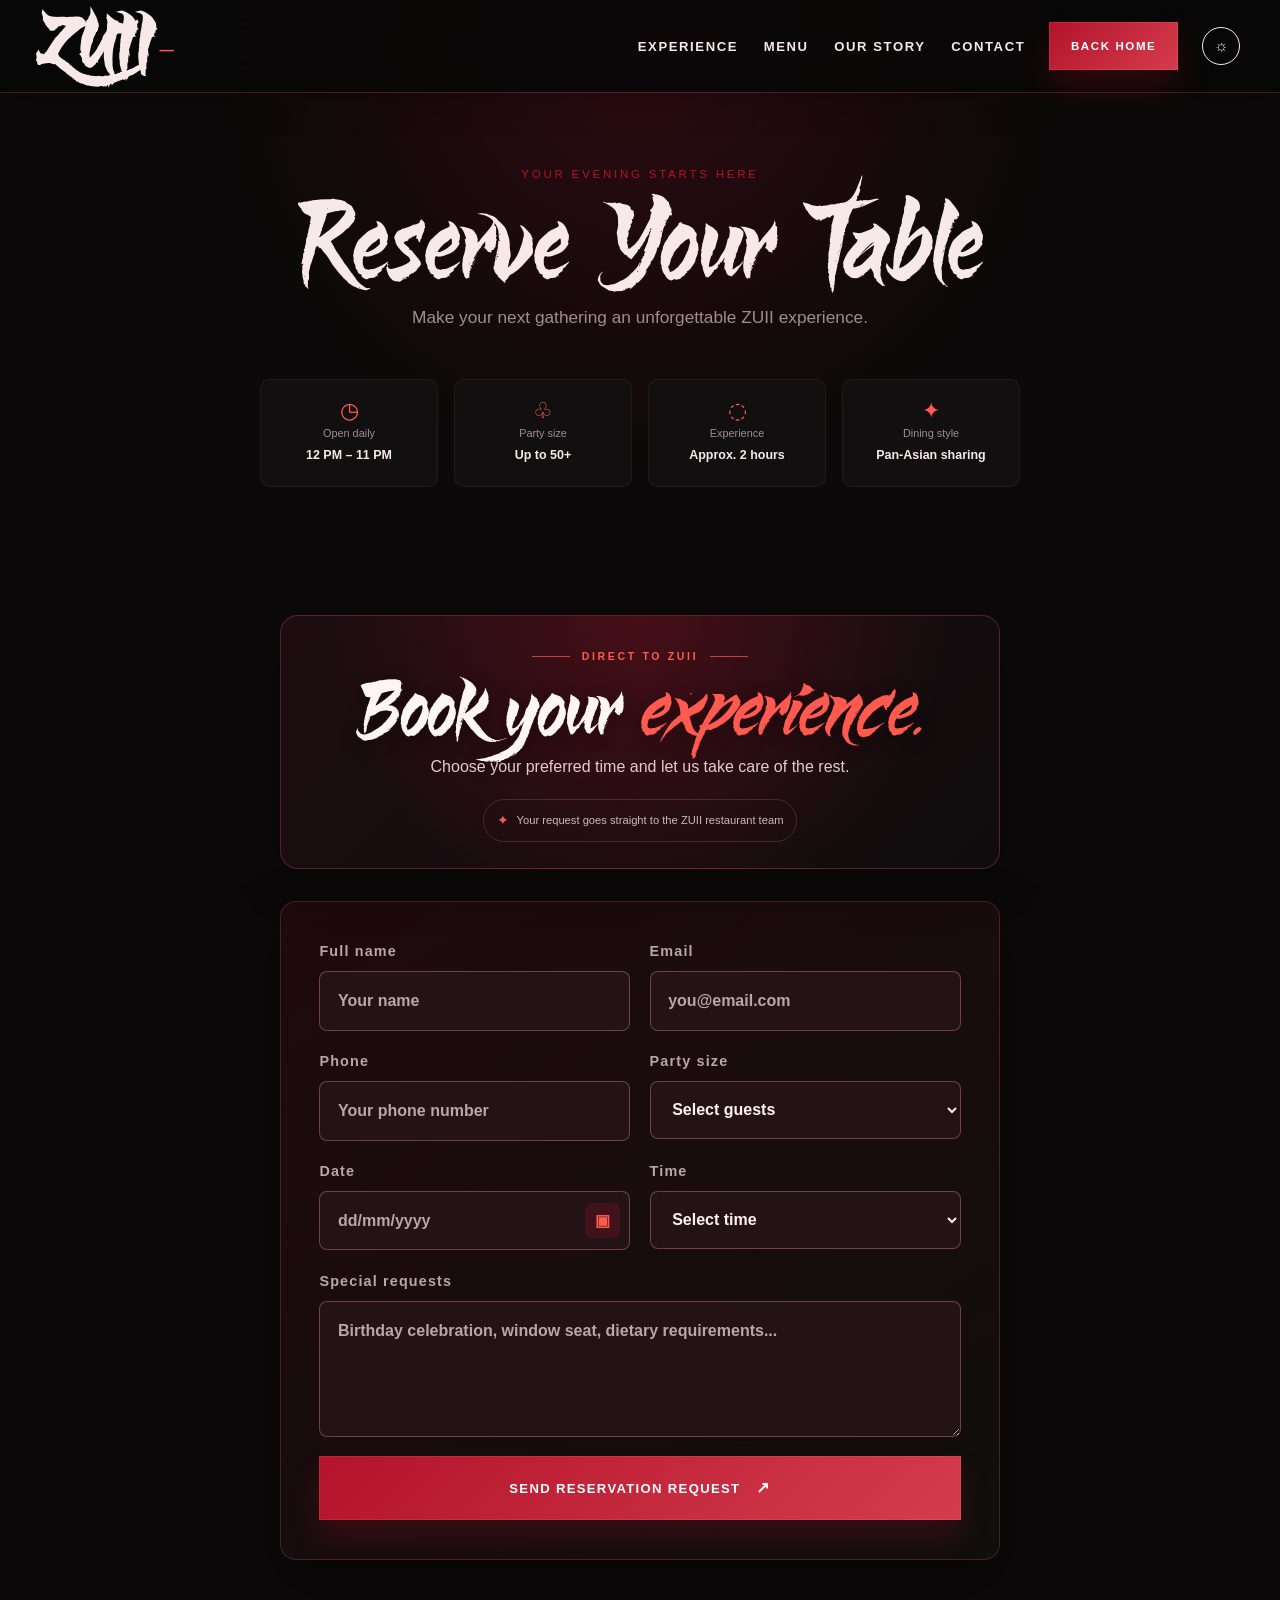
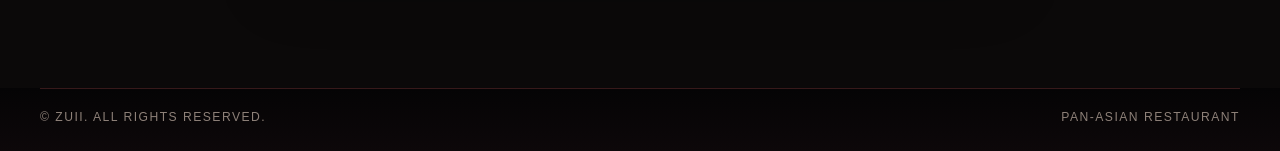
==== pages/reservations.html @ ab3c59bf "Initial commit" ====
<!doctype html>
<html lang="en">
<head>
  <meta charset="utf-8">
  <meta name="viewport" content="width=device-width, initial-scale=1">
  <title>ZUII — Reserve Your Table</title>
  <link rel="stylesheet" href="../styles/variables.css">
  <link rel="stylesheet" href="../styles/typography.css">
  <link rel="stylesheet" href="../styles/main.css">
</head>
<body class="reservation-page">
  <header class="site-header scrolled">
    <a class="brand" href="../index.html" aria-label="ZUII home">ZUII<span>—</span></a>
    <nav class="desktop-nav" aria-label="Primary navigation">
      <a href="../index.html#experience">Experience</a>
      <a href="../pages/menu.html">Menu</a>
      <a href="../index.html#story">Our Story</a>
      <a href="../index.html#contact">Contact</a>
    </nav>
    <a class="button button-small" href="../index.html">Back home</a>
    <button class="theme-toggle" type="button" aria-label="Switch to light theme" aria-pressed="false"><span aria-hidden="true">☼</span></button>
    <button class="menu-toggle" type="button" aria-label="Open menu" aria-expanded="false" aria-controls="mobile-menu"><span></span><span></span></button>
  </header>
  <div class="mobile-menu" id="mobile-menu" aria-hidden="true">
    <nav aria-label="Mobile navigation">
      <a href="../index.html#experience">Experience</a>
      <a href="menu.html">Menu</a>
      <a href="../index.html#story">Our Story</a>
      <a href="../index.html#contact">Contact</a>
      <a class="button" href="#reservation-form">Book now</a>
      <button class="theme-toggle mobile-theme-toggle" type="button" aria-label="Switch to light theme" aria-pressed="false"><span aria-hidden="true">☼</span> <span class="theme-toggle-label">Light theme</span></button>
    </nav>
  </div>

  <main class="reservation-main">
    <section class="reservation-hero">
      <div class="container">
        <span class="eyebrow">Your evening starts here</span>
        <h1>Reserve Your Table</h1>
        <p>Make your next gathering an unforgettable ZUII experience.</p>
        <div class="reservation-highlights" aria-label="Reservation information">
          <div><span aria-hidden="true">◷</span><small>Open daily</small><strong>12 PM – 11 PM</strong></div>
          <div><span aria-hidden="true">♧</span><small>Party size</small><strong>Up to 50+</strong></div>
          <div><span aria-hidden="true">◌</span><small>Experience</small><strong>Approx. 2 hours</strong></div>
          <div><span aria-hidden="true">✦</span><small>Dining style</small><strong>Pan-Asian sharing</strong></div>
        </div>
      </div>
    </section>

    <section class="reservation-form-section">
      <div class="container reservation-form-wrap">
        <div class="reservation-form-heading">
          <div class="reservation-form-kicker"><span class="reservation-form-line"></span><span>Direct to ZUII</span><span class="reservation-form-line"></span></div>
          <h2>Book your <em>experience.</em></h2>
          <p>Choose your preferred time and let us take care of the rest.</p>
          <div class="reservation-form-note"><span>✦</span> Your request goes straight to the ZUII restaurant team</div>
        </div>
        <form class="reservation-form" id="reservation-form">
          <label><span>Full name</span><input name="name" type="text" placeholder="Your name" autocomplete="name" required></label>
          <label><span>Email</span><input name="email" type="email" placeholder="you@email.com" autocomplete="email" required></label>
          <label><span>Phone</span><input name="phone" type="tel" placeholder="Your phone number" autocomplete="tel" required></label>
          <label><span>Party size</span><select name="guests" required><option value="">Select guests</option><option>2 guests</option><option>3 guests</option><option>4 guests</option><option>5 guests</option><option>6+ guests</option></select></label>
          <label><span>Date</span><div class="date-picker-control"><input name="date-display" id="reservation-date" type="text" placeholder="dd/mm/yyyy" inputmode="numeric" pattern="^(0[1-9]|[12][0-9]|3[01])/(0[1-9]|1[0-2])/([0-9]{4})$" autocomplete="off" required><button class="calendar-button" id="calendar-button" type="button" aria-label="Open calendar">▣</button><input id="reservation-date-picker" class="native-date-picker" type="date" tabindex="-1" aria-hidden="true"><input name="date" id="reservation-date-value" type="hidden"></div></label>
          <label><span>Time</span><select name="time" id="reservation-time" required><option value="">Select time</option><option value="12:00">12:00 PM</option><option value="12:30">12:30 PM</option><option value="13:00">1:00 PM</option><option value="13:30">1:30 PM</option><option value="14:00">2:00 PM</option><option value="14:30">2:30 PM</option><option value="15:00">3:00 PM</option><option value="15:30">3:30 PM</option><option value="16:00">4:00 PM</option><option value="16:30">4:30 PM</option><option value="17:00">5:00 PM</option><option value="17:30">5:30 PM</option><option value="18:00">6:00 PM</option><option value="18:30">6:30 PM</option><option value="19:00">7:00 PM</option><option value="19:30">7:30 PM</option><option value="20:00">8:00 PM</option><option value="20:30">8:30 PM</option><option value="21:00">9:00 PM</option><option value="21:30">9:30 PM</option><option value="22:00">10:00 PM</option><option value="22:30">10:30 PM</option><option value="23:00">11:00 PM</option></select></label>
          <label class="full"><span>Special requests</span><textarea name="requests" rows="4" placeholder="Birthday celebration, window seat, dietary requirements..."></textarea></label>
          <button class="button full" type="submit">Send reservation request <span>↗</span></button>
          <p class="reservation-status full" id="reservation-status" role="status" aria-live="polite"></p>
        </form>
      </div>
    </section>
  </main>

  <footer class="site-footer">
    <div class="container footer-bottom"><span>© ZUII. All rights reserved.</span><span>Pan-Asian restaurant</span></div>
  </footer>
  <script src="../js/main.js"></script>
</body>
</html>
---- styles/variables.css ----
@font-face {
  font-family: "Hoshiko Satsuki";
  src: url("../assets/fonts/Hoshiko Satsuki.woff2") format("woff2"),
       url("../assets/fonts/Hoshiko Satsuki.woff") format("woff");
  font-weight: 400;
  font-style: normal;
  font-display: swap;
}
:root {
  --bg: #090808;
  --bg-strong: #150b0e;
  --surface: #110e0f;
  --surface-strong: #1b0d11;
  --panel: rgba(255, 255, 255, 0.06);
  --ink: #f7e9e7;
  --ink-soft: #d1bfc0;
  --muted: #a08d90;
  --line: rgba(255, 111, 111, 0.22);
  --shadow: 0 24px 60px rgba(0, 0, 0, 0.35);
  --accent: #b3132b;
  --accent-soft: rgba(179, 19, 43, 0.2);
  --highlight: #ff5a4f;
  --success: #8bc5a0;
  --warning: #e63946;
  --header-height: 92px;
  --container: min(1200px, calc(100% - 2.4rem));
  --radius: 28px;
  --radius-sm: 16px;
  --serif: "Hoshiko Satsuki", "Cormorant Garamond", Georgia, serif;
  --display-font: "Hoshiko Satsuki", "Cormorant Garamond", Georgia, serif;
  --sans: "Inter", "Segoe UI", sans-serif;
  --transition: 220ms ease;
}

[data-theme="light"] {
  --bg: #f7f1ee;
  --bg-strong: #efe1e1;
  --surface: #fffaf8;
  --surface-strong: #f4e7e7;
  --panel: rgba(255, 255, 255, 0.72);
  --ink: #1b1012;
  --ink-soft: #553f42;
  --muted: #806c70;
  --line: rgba(111, 24, 36, 0.18);
  --shadow: 0 24px 60px rgba(77, 23, 29, 0.14);
  --accent: #a91029;
  --accent-soft: rgba(169, 16, 41, 0.1);
  --highlight: #c52335;
}

* {
  box-sizing: border-box;
}

html {
  scroll-behavior: smooth;
}

body {
  position: relative;
  margin: 0;
  background: radial-gradient(circle at top, rgba(255, 90, 79, 0.12), transparent 26%), var(--bg);
  color: var(--ink);
  font-family: var(--sans);
  line-height: 1.6;
  text-rendering: optimizeLegibility;
  -webkit-font-smoothing: antialiased;
  transition: background var(--transition), color var(--transition);
  overflow-x: hidden;
}

body::before {
  content: "";
  position: fixed;
  inset: -18% -10% auto auto;
  width: 42rem;
  height: 42rem;
  border-radius: 50%;
  background: radial-gradient(circle, rgba(255, 90, 79, 0.16), rgba(255, 90, 79, 0));
  pointer-events: none;
  filter: blur(30px);
  z-index: 0;
  animation: floatGlow 18s ease-in-out infinite alternate;
}

main,
footer,
header {
  position: relative;
  z-index: 1;
}

a {
  color: inherit;
  text-decoration: none;
}

img {
  display: block;
  max-width: 100%;
}

button,
input,
select,
textarea {
  font: inherit;
}

.container {
  width: var(--container);
  margin: 0 auto;
}

.section {
  position: relative;
  z-index: 1;
  padding: clamp(4.5rem, 8vw, 8rem) 0;
  overflow: hidden;
}

.section::before {
  content: "";
  position: absolute;
  inset: 1rem 5% auto;
  height: 1px;
  background: linear-gradient(90deg, transparent, rgba(255, 90, 79, 0.7), transparent);
  opacity: 0.8;
}

.section-head {
  display: flex;
  justify-content: space-between;
  align-items: end;
  gap: 1.5rem;
  margin-bottom: 2.2rem;
}

.section-head h2 {
  margin: 0;
}

.eyebrow {
  display: inline-block;
  letter-spacing: 0.24em;
  text-transform: uppercase;
  font-size: 0.72rem;
  color: var(--accent);
  margin-bottom: 0.8rem;
  transition: color var(--transition), text-shadow var(--transition), transform var(--transition);
}

.eyebrow:hover {
  color: var(--highlight);
  text-shadow: 0 0 16px rgba(255, 90, 79, 0.35);
}

.hidden {
  position: absolute;
  width: 1px;
  height: 1px;
  padding: 0;
  margin: -1px;
  overflow: hidden;
  clip: rect(0, 0, 0, 0);
  white-space: nowrap;
  border: 0;
}
---- styles/typography.css ----
.display,
.hero-title,
.page-banner h1,
.editorial-title {
  font-family: var(--display-font);
  letter-spacing: -0.04em;
  line-height: 0.9;
  font-weight: 500;
}

.hero-title {
  font-size: clamp(3.4rem, 8vw, 8rem);
  line-height: 1.1;
}

.display {
  font-size: clamp(2.8rem, 5vw, 5rem);
}

.editorial-title {
  font-size: clamp(2.5rem, 5.5vw, 4.5rem);
}

h1, h2, h3, h4, h5 {
  margin-top: 0;
  font-family: "Hoshiko Satsuki", "Cormorant Garamond", Georgia, serif;
  font-weight: 500;
}

p {
  margin-top: 0;
  color: var(--ink-soft);
}

.lead {
  font-size: clamp(1.1rem, 1.8vw, 1.4rem);
  color: var(--ink-soft);
}

.muted {
  color: var(--muted);
}

.text-uppercase {
  text-transform: uppercase;
  letter-spacing: 0.2em;
}
---- styles/main.css ----
.site-header {
  position: fixed;
  z-index: 20;
  top: 0;
  left: 0;
  right: 0;
  height: var(--header-height);
  display: flex;
  align-items: center;
  gap: 1.5rem;
  padding: 0 max(1.2rem, calc((100% - 1200px) / 2));
  color: #fff;
  background: rgba(9, 8, 8, 0.14);
  backdrop-filter: blur(10px);
  transition: background var(--transition), color var(--transition), box-shadow var(--transition), transform var(--transition);
}

.site-header.scrolled {
  background: rgba(9, 8, 8, .92);
  color: var(--ink);
  backdrop-filter: blur(18px);
  box-shadow: 0 1px 0 var(--line), 0 12px 32px rgba(0, 0, 0, .18);
}

.brand {
  font-family: var(--display-font);
  font-size: clamp(2.8rem, 4.5vw, 3.8rem);
  letter-spacing: .08em;
  line-height: 1;
  font-weight: 700;
  white-space: nowrap;
  transition: transform var(--transition), text-shadow var(--transition);
}

.brand:hover {
  transform: translateY(-1px);
  text-shadow: 0 0 18px rgba(255, 90, 79, .35);
}

.brand span {
  color: var(--highlight);
  font-family: var(--sans);
  font-size: .9rem;
  margin-left: .25rem;
}

.desktop-nav {
  display: flex;
  gap: 1.6rem;
  margin-left: auto;
}

.desktop-nav a,
.footer-grid a {
  position: relative;
  font-size: .82rem;
  font-weight: 700;
  letter-spacing: .12em;
  text-transform: uppercase;
  transition: color var(--transition), transform var(--transition), text-shadow var(--transition);
}

.desktop-nav a::after,
.footer-grid a::after,
.text-link::after {
  content: "";
  position: absolute;
  left: 0;
  bottom: -0.35rem;
  width: 100%;
  height: 1px;
  background: currentColor;
  transform: scaleX(0);
  transform-origin: left center;
  transition: transform var(--transition);
}

.desktop-nav a:hover,
.footer-grid a:hover,
.text-link:hover {
  color: var(--highlight);
  text-shadow: 0 0 18px rgba(255, 90, 79, .25);
}

.desktop-nav a:hover::after,
.footer-grid a:hover::after,
.text-link:hover::after {
  transform: scaleX(1);
}

.hero-actions .text-link::after,
.intro-copy .text-link::after,
.detail-copy .text-link::after,
.story-copy .text-link::after,
.section-head .text-link::after,
.location-directions::after,
.site-footer .brand::after {
  display: none;
}

.button {
  position: relative;
  display: inline-flex;
  align-items: center;
  justify-content: center;
  gap: 1rem;
  border: 0;
  background: linear-gradient(135deg, var(--accent) 0%, #d53c4d 100%);
  color: #fff;
  padding: .9rem 1.3rem;
  text-transform: uppercase;
  letter-spacing: .14em;
  font-size: .68rem;
  cursor: pointer;
  overflow: hidden;
  box-shadow: 0 18px 30px rgba(179, 19, 43, .22), inset 0 0 0 1px rgba(255, 255, 255, .08);
  transition: transform var(--transition), box-shadow var(--transition), background var(--transition), color var(--transition);
}

.button::before {
  content: "";
  position: absolute;
  inset: 0;
  background: linear-gradient(120deg, transparent 0%, rgba(255, 255, 255, .35) 48%, transparent 100%);
  transform: translateX(-140%) skewX(-18deg);
  animation: sheen 4.8s ease-in-out infinite;
  pointer-events: none;
}

.button:hover {
  transform: translateY(-2px) scale(1.01);
  background: linear-gradient(135deg, var(--highlight) 0%, #ffae8c 100%);
  color: #090808;
  box-shadow: 0 20px 36px rgba(255, 90, 79, .26);
}

.button span,
.text-link span {
  font-size: 1rem;
}

.button-light {
  background: linear-gradient(135deg, #f9f1ef 0%, #f4d7d4 100%);
  color: #090808;
}

.button-light:hover {
  background: linear-gradient(135deg, var(--highlight) 0%, #ffd7bf 100%);
  color: #090808;
}

.button-small {
  padding: .95rem 1.35rem;
  font-size: .72rem;
  font-weight: 700;
  white-space: nowrap;
}

.menu-toggle {
  display: none;
  border: 0;
  background: none;
  color: currentColor;
  cursor: pointer;
}

.menu-toggle span {
  display: block;
  width: 24px;
  height: 1px;
  margin: 6px;
  background: currentColor;
}

.theme-toggle {
  display: inline-flex;
  flex: 0 0 auto;
  align-items: center;
  justify-content: center;
  width: 38px;
  height: 38px;
  border: 1px solid currentColor;
  border-radius: 50%;
  background: transparent;
  color: currentColor;
  cursor: pointer;
  font-size: 1rem;
  transition: background var(--transition), color var(--transition), transform var(--transition);
}

.theme-toggle:hover {
  background: var(--accent);
  color: #fff;
  transform: rotate(12deg);
}

.mobile-theme-toggle {
  width: auto;
  height: auto;
  border: 0;
  border-radius: 0;
  gap: .5rem;
  padding: .2rem;
  color: var(--ink-soft);
  font-size: .8rem;
}

.mobile-theme-toggle:hover {
  background: none;
  color: var(--highlight);
  transform: none;
}

.mobile-menu {
  display: none;
}

.hero {
  position: relative;
  display: flex;
  align-items: center;
  height: 100svh;
  min-height: 650px;
  overflow: hidden;
  color: #fff;
}

.hero-image,
.hero-overlay,
.space-image > img,
.space-overlay {
  position: absolute;
  inset: 0;
  width: 100%;
  height: 100%;
  object-fit: cover;
}

.hero-image {
  animation: heroZoom 12s ease-out both;
}

.hero-overlay {
  background:
    linear-gradient(90deg, rgba(9, 3, 5, .78), rgba(9, 3, 5, .18) 70%),
    linear-gradient(0deg, rgba(9, 3, 5, .5), transparent 45%);
}

.steam-canvas {
  position: absolute;
  z-index: 1;
  inset: 0;
  width: 100%;
  height: 100%;
  pointer-events: none;
  opacity: .72;
}

@keyframes heroZoom {
  from { transform: scale(1.08); }
  to { transform: scale(1); }
}

.hero-copy {
  position: relative;
  z-index: 2;
  padding-top: var(--header-height);
}

.hero-title {
  max-width: 850px;
  margin: .5rem 0 2.5rem;
}

.hero-copy .hero-title {
  position: relative;
  clip-path: inset(-12% 100% -12% 0);
  animation: titleWipe 1100ms cubic-bezier(.77, 0, .18, 1) 200ms forwards;
}

.hero-copy .hero-title::after {
  position: absolute;
  z-index: 2;
  top: -8%;
  bottom: -8%;
  left: -12%;
  width: 18%;
  background: rgba(247, 233, 231, .9);
  box-shadow: 0 0 22px rgba(247, 233, 231, .18);
  content: "";
  filter: blur(5px);
  pointer-events: none;
  transform: skewX(-18deg);
  animation: brushSweep 1100ms cubic-bezier(.77, 0, .18, 1) 200ms forwards;
}

@keyframes titleWipe {
  from {
    opacity: 0;
    clip-path: inset(-12% 100% -12% 0);
  }
  to {
    opacity: 1;
    clip-path: inset(-12% 0 -12% 0);
  }
}

@keyframes brushSweep {
  from { left: -12%; opacity: 1; }
  to { left: 108%; opacity: 0; }
}

.hero-title em,
.display em,
.editorial-title em {
  font-style: italic;
  color: var(--highlight);
}

.hero-subtitle {
  max-width: 540px;
  margin: 1.4rem 0 0;
  color: rgba(255, 255, 255, .92);
  font-family: var(--sans);
  font-size: clamp(1rem, 1.6vw, 1.3rem);
  font-weight: 400;
  letter-spacing: 0;
  line-height: 1.5;
}

.hero-subtitle em {
  color: var(--highlight);
  font-style: italic;
}

.hero-actions {
  display: flex;
  align-items: center;
  gap: 1.5rem;
  margin-top: 2rem;
}

.text-link {
  display: inline-flex;
  align-items: center;
  gap: .8rem;
  border-bottom: 1px solid currentColor;
  padding-bottom: .35rem;
  font-size: .7rem;
  letter-spacing: .16em;
  text-transform: uppercase;
}

.text-link-light {
  color: #fff;
}

.hero-actions .text-link {
  border-bottom: 0;
}

.hero-scroll {
  position: absolute;
  display: flex;
  flex-direction: column;
  align-items: center;
  right: max(1.2rem, calc((100% - 1200px) / 2));
  bottom: 2rem;
  color: rgba(255, 255, 255, .75);
  font-size: .65rem;
  letter-spacing: .18em;
  text-transform: uppercase;
  writing-mode: horizontal-tb;
}

.hero-scroll span {
  margin-top: .45rem;
  font-size: 1.2rem;
  line-height: 1;
}

.intro,
.story,
.space-section {
  background: var(--surface);
}

.intro-grid,
.journey-grid,
.story-grid,
.location-grid {
  display: grid;
  grid-template-columns: 1fr 1fr;
  gap: clamp(3rem, 8vw, 8rem);
  align-items: center;
}

.intro-copy {
  position: relative;
  z-index: 1;
  min-width: 0;
  padding-left: 8%;
}

.intro-copy .lead {
  max-width: 420px;
  margin: 2rem 0;
}

.intro-media {
  --rx: 0deg;
  --ry: 0deg;
  position: relative;
  z-index: 0;
  overflow: hidden;
  box-shadow: var(--shadow);
  border: 1px solid rgba(255, 195, 87, 0.12);
  border-radius: 1.2rem;
  transform: perspective(1400px) rotateX(var(--rx)) rotateY(var(--ry));
  transition: transform 180ms ease, box-shadow 220ms ease, border-color 220ms ease;
}

.intro-media:hover {
  border-color: rgba(255, 195, 87, 0.7);
  box-shadow: 0 26px 40px rgba(0, 0, 0, 0.18), 0 0 24px rgba(255, 180, 71, 0.14);
}

.intro-media img {
  width: 100%;
  aspect-ratio: 4 / 5;
  object-fit: cover;
  border-radius: inherit;
  transition: transform 700ms ease, filter 700ms ease;
}

.intro-media:hover img {
  transform: scale(1);
  filter: saturate(1.12);
}

.image-caption {
  position: absolute;
  z-index: 1;
  bottom: 0;
  left: 1.5rem;
  padding: 1.2rem 1.5rem;
  background: var(--accent);
  color: #fff;
  border-radius: 1rem 1rem 0 0;
  font-family: var(--display-font);
  font-size: 1.25rem;
  line-height: 1.1;
}

.signatures {
  background: var(--bg-strong);
  overflow: hidden;
}

.section-note {
  max-width: 180px;
  margin: 0;
  font-family: var(--serif);
  font-size: 1.3rem;
  line-height: 1.1;
  color: var(--ink-soft);
}

.dish-grid {
  position: relative;
  left: auto;
  display: flex;
  width: 100vw;
  gap: 1.2rem;
  margin-left: 0;
  overflow-x: auto;
  overflow-y: hidden;
  overscroll-behavior-inline: contain;
  padding: .4rem .2rem 1.2rem;
  scroll-behavior: auto;
  scroll-snap-type: x proximity;
  scrollbar-width: none;
  will-change: transform;
}

.dish-grid::-webkit-scrollbar {
  display: none;
}

.dish-rail {
  position: relative;
  width: 100vw;
  margin-left: calc(50% - 50vw);
}

.dish-card {
  --rx: 0deg;
  --ry: 0deg;
  --badge-x: 0px;
  --badge-y: 0px;
  flex: 0 0 clamp(245px, 25vw, 360px);
  position: relative;
  min-height: 470px;
  overflow: hidden;
  background: #090808;
  color: #fff;
  border: 1px solid rgba(255, 202, 120, 0.15);
  border-radius: 1.2rem;
  box-shadow: inset 0 0 0 1px rgba(255, 255, 255, 0.08), 0 12px 24px rgba(0, 0, 0, 0.18);
  transform: perspective(1400px) rotateX(var(--rx)) rotateY(var(--ry)) translateY(0);
  transition: transform 180ms ease, box-shadow 220ms ease, filter 220ms ease, border-color 220ms ease;
}

.dish-card::before {
  content: "";
  position: absolute;
  inset: 0;
  background: linear-gradient(120deg, transparent 0%, rgba(255, 255, 255, 0.18) 50%, transparent 100%);
  transform: translateX(-140%) skewX(-18deg);
  transition: transform 900ms ease;
  pointer-events: none;
}

.dish-card::after {
  content: "";
  position: absolute;
  inset: 35% 0 0;
  background: linear-gradient(transparent, rgba(10, 7, 6, .9));
  pointer-events: none;
}

.dish-card:hover {
  z-index: 2;
  transform: perspective(1400px) rotateX(var(--rx)) rotateY(var(--ry)) translateY(0);
  box-shadow: 0 22px 42px rgba(0, 0, 0, .3), 0 0 28px rgba(255, 181, 92, 0.18);
  border-color: rgba(255, 195, 87, 0.7);
  filter: saturate(1.1);
}

.dish-card:hover::before {
  transform: translateX(120%) skewX(-18deg);
}

.dish-card img {
  position: absolute;
  width: 100%;
  height: 100%;
  object-fit: cover;
  opacity: .86;
  transition: transform .7s ease, filter .7s ease;
}

.dish-card:hover img {
  transform: scale(1);
  filter: saturate(1.2);
}

.dish-badges {
  position: absolute;
  z-index: 3;
  top: 1rem;
  right: 1rem;
  display: flex;
  flex-wrap: wrap;
  gap: .5rem;
  justify-content: flex-end;
  pointer-events: none;
}

.dish-badge {
  display: inline-flex;
  align-items: center;
  justify-content: center;
  padding: .45rem .7rem;
  border: 1px solid rgba(255, 195, 87, 0.38);
  border-radius: 999px;
  background: rgba(12, 10, 10, 0.54);
  color: #f7d8a6;
  font-size: .58rem;
  letter-spacing: .15em;
  text-transform: uppercase;
  backdrop-filter: blur(8px);
  transform: translate3d(0, 0, 0) scale(1);
  transition: transform 220ms ease, box-shadow 220ms ease, border-color 220ms ease, background 220ms ease;
}

.dish-badge-alt {
  border-color: rgba(255, 138, 77, 0.38);
  color: #ffd1b4;
}

.dish-card:hover .dish-badge {
  box-shadow: 0 10px 18px rgba(255, 180, 71, 0.14);
}

.dish-card:hover .dish-badge-alt {
  box-shadow: 0 10px 18px rgba(255, 180, 71, 0.14);
}

.dish-card:hover .dish-badge:nth-child(2) {
  transition-delay: 40ms;
}

.dish-meta {
  position: absolute;
  z-index: 1;
  right: 1.5rem;
  bottom: 1.5rem;
  left: 1.5rem;
  transition: transform var(--transition);
}

.dish-card:hover .dish-meta {
  transform: translateY(-4px);
}

.dish-meta span,
.reservation-highlights small {
  color: var(--highlight);
  font-size: .62rem;
  letter-spacing: .16em;
  text-transform: uppercase;
}

.dish-meta h3 {
  margin: .5rem 0;
  font-family: var(--display-font);
  font-size: 2rem;
  line-height: 1;
}

.dish-meta p {
  margin: 0;
  color: rgba(255, 255, 255, .7);
  font-size: .84rem;
}

.centered-link {
  display: flex;
  width: max-content;
  margin: 2.5rem auto 0;
}

.journey {
  background: var(--ink);
  color: #f7efe8;
}

.journey-grid {
  align-items: stretch;
}

.journey-copy {
  padding: 4rem 0;
}

.journey-copy p {
  max-width: 390px;
  color: #b9aaa1;
}

.journey-tabs {
  display: flex;
  flex-wrap: wrap;
  gap: 1.2rem;
  margin-top: 3rem;
}

.journey-tabs button,
.menu-tabs button {
  border: 0;
  background: none;
  color: #8e8179;
  cursor: pointer;
  transition: color var(--transition), border-color var(--transition), transform var(--transition), background var(--transition);
}

.journey-tabs button {
  padding: 0 0 .4rem;
  border-bottom: 1px solid transparent;
  font-size: .72rem;
  letter-spacing: .14em;
  text-transform: uppercase;
}

.journey-tabs button:hover,
.menu-tabs button:hover {
  color: var(--highlight);
  transform: translateY(-1px);
}

.journey-tabs button.active {
  border-color: var(--highlight);
  color: var(--highlight);
  text-shadow: 0 0 14px rgba(255, 90, 79, 0.3);
}

.journey-image {
  --rx: 0deg;
  --ry: 0deg;
  position: relative;
  min-height: 560px;
  overflow: hidden;
  box-shadow: var(--shadow);
  border: 1px solid rgba(255, 195, 87, 0.12);
  border-radius: 1.2rem;
  transform: perspective(1400px) rotateX(var(--rx)) rotateY(var(--ry));
  transition: transform 180ms ease, box-shadow 220ms ease, border-color 220ms ease;
}

.journey-image::after {
  position: absolute;
  inset: 45% 0 0;
  z-index: 1;
  background: linear-gradient(transparent, rgba(9, 8, 8, .72));
  content: "";
  pointer-events: none;
}

.journey-image:hover {
  border-color: rgba(255, 195, 87, 0.7);
  box-shadow: 0 24px 36px rgba(0, 0, 0, 0.16), 0 0 22px rgba(255, 180, 71, 0.16);
}

.journey-image img {
  width: 100%;
  height: 100%;
  object-fit: cover;
  transition: opacity .3s, transform .7s ease, filter .7s ease;
}

.journey-image:hover img {
  transform: scale(1);
  filter: saturate(1.12);
}

.journey-label {
  position: absolute;
  z-index: 2;
  right: 2rem;
  bottom: 2rem;
  left: 2rem;
  display: flex;
  align-items: end;
  justify-content: space-between;
  color: #fff;
}

.journey-label span {
  font-size: .68rem;
  letter-spacing: .14em;
  text-transform: uppercase;
}

.journey-label strong {
  font-family: "Hoshiko Satsuki", "Cormorant Garamond", Georgia, serif;
  font-size: 1.8rem;
  font-weight: 400;
  color: #fff;
  text-shadow: 0 2px 12px rgba(0, 0, 0, .55);
}

.space-image {
  position: relative;
  display: flex;
  align-items: center;
  height: min(75vh, 760px);
  color: #fff;
}

.space-overlay {
  background: linear-gradient(90deg, rgba(9, 3, 5, .68), transparent 75%);
}

.space-copy {
  position: relative;
}

.space-details {
  display: grid;
  grid-template-columns: 1.15fr .7fr .7fr;
  gap: 2rem;
  align-items: center;
  padding-top: clamp(2rem, 5vw, 5rem);
}

.detail-large {
  position: relative;
  width: 100%;
  margin-top: 0;
  border-radius: 1.2rem;
  transition: transform 700ms ease, filter 700ms ease, box-shadow 700ms ease;
}

.detail-small {
  width: 100%;
  margin-top: 4rem;
  border-radius: 1.2rem;
  transition: transform 700ms ease, filter 700ms ease, box-shadow 700ms ease;
}

.detail-large:hover,
.detail-small:hover {
  transform: translateY(-6px);
  filter: saturate(1.12);
  box-shadow: 0 24px 36px rgba(0, 0, 0, 0.12);
}

.detail-copy {
  padding: 1rem;
}

.detail-copy p {
  color: var(--ink);
  font-family: var(--sans);
  font-size: 1.05rem;
  font-weight: 400;
  line-height: 1.6;
}

.story-image {
  --rx: 0deg;
  --ry: 0deg;
  overflow: hidden;
  border: 1px solid rgba(255, 195, 87, 0.12);
  border-radius: 1.2rem;
  transform: perspective(1400px) rotateX(var(--rx)) rotateY(var(--ry));
  transition: transform 180ms ease, box-shadow 220ms ease, border-color 220ms ease;
}

.story-image:hover {
  border-color: rgba(255, 195, 87, 0.7);
  box-shadow: 0 24px 36px rgba(0, 0, 0, 0.16), 0 0 22px rgba(255, 180, 71, 0.16);
}

.story-image img {
  width: 100%;
  aspect-ratio: 4 / 5;
  object-fit: cover;
  transition: transform 700ms ease, filter 700ms ease, box-shadow 700ms ease;
}

.story-image:hover img {
  transform: scale(1);
  filter: saturate(1.12);
}

.story-copy {
  max-width: 440px;
}

.story-copy p {
  margin: 1.5rem 0;
}

.testimonials {
  background: var(--bg);
}

.testimonial-grid {
  display: grid;
  grid-template-columns: repeat(3, 1fr);
  gap: 1rem;
}

.testimonial-card {
  min-height: 300px;
  padding: 2rem;
  border: 1px solid var(--line);
  background: var(--surface);
  transition: transform var(--transition), box-shadow var(--transition), border-color var(--transition), background var(--transition);
}

.testimonial-card:hover {
  transform: translateY(-8px);
  box-shadow: 0 18px 32px rgba(0, 0, 0, 0.18);
  border-color: rgba(255, 90, 79, 0.5);
}

.testimonial-card.testimonial-feature {
  background: linear-gradient(135deg, var(--accent) 0%, #c23040 100%);
  border-color: rgba(255, 90, 79, 0.7);
  color: #fff;
  transform: translateY(-1.5rem);
  box-shadow: 0 24px 36px rgba(179, 19, 43, 0.2);
}

.testimonial-card.testimonial-feature:hover {
  transform: translateY(-1.7rem);
  box-shadow: 0 28px 42px rgba(179, 19, 43, 0.28);
}

.testimonial-mark {
  display: block;
  color: var(--highlight);
  font-family: var(--serif);
  font-size: 4.5rem;
  line-height: .65;
}

.testimonial-card blockquote {
  margin: 2rem 0 2.5rem;
  font-family: var(--sans);
  font-size: clamp(1.05rem, 1.5vw, 1.25rem);
  font-weight: 400;
  letter-spacing: 0;
  line-height: 1.5;
}

.testimonial-card cite {
  color: var(--muted);
  font-size: .65rem;
  font-style: normal;
  letter-spacing: .14em;
  text-transform: uppercase;
}

.testimonial-feature cite {
  color: rgba(255, 255, 255, .7);
}

.reserve {
  padding: clamp(3.5rem, 6vw, 5.5rem) 0;
  background: var(--accent);
  color: #fff;
  text-align: center;
}

.reserve .display {
  color: #d4af37;
  margin-bottom: 1rem;
  font-size: clamp(4rem, 8vw, 7rem);
}

.reserve .display em {
  color: #000;
}

.reserve p {
  max-width: 420px;
  margin: 1.5rem auto 2rem;
  color: rgba(255, 255, 255, .75);
}

.reserve .eyebrow {
  color: #d4af37;
  text-shadow: 0 1px 8px rgba(0, 0, 0, .28);
}

.gallery {
  background: var(--bg);
}

.gallery-grid {
  display: grid;
  grid-template-columns: 1.1fr .8fr .8fr;
  grid-template-rows: 230px 230px;
  gap: 1rem;
}

.gallery-grid img {
  --rx: 0deg;
  --ry: 0deg;
  width: 100%;
  height: 100%;
  object-fit: cover;
  border: 1px solid rgba(255, 195, 87, 0.12);
  border-radius: 1rem;
  transform: perspective(1400px) rotateX(var(--rx)) rotateY(var(--ry)) translateY(0);
  transition: transform 180ms ease, filter 700ms ease, box-shadow 700ms ease, border-color 700ms ease;
  box-shadow: 0 14px 24px rgba(0, 0, 0, 0.12);
}

.gallery-grid img:hover {
  transform: perspective(1400px) rotateX(var(--rx)) rotateY(var(--ry)) translateY(-6px) scale(1.02);
  filter: saturate(1.18) contrast(1.06);
  border-color: rgba(255, 195, 87, 0.7);
  box-shadow: 0 22px 36px rgba(255, 90, 79, 0.16);
}

.gallery-a {
  grid-row: span 2;
}

.gallery-b {
  grid-column: span 2;
}

.location {
  background: linear-gradient(180deg, var(--surface-strong) 0%, rgba(11, 9, 12, 0.96) 100%);
}

[data-theme="light"] .location {
  background: #fff;
}

.location-details {
  padding-top: 1.5rem;
}

.location-details h3 {
  margin-bottom: 1rem;
  font-family: var(--serif);
  font-size: 2.3rem;
}

.location-details h4 {
  margin: 2rem 0 .5rem;
  color: var(--highlight);
  font-size: .68rem;
  letter-spacing: .16em;
  text-transform: uppercase;
}

.location-actions {
  display: flex;
  align-items: center;
  gap: 1.5rem;
  margin-top: 2rem;
}

.location-directions {
  border-bottom: 0;
}

.location-directions::after {
  display: none;
}

.site-footer {
  padding: 4rem 0 1.5rem;
  background: linear-gradient(180deg, #050405 0%, rgba(13, 8, 10, 0.96) 100%);
  color: #f7e9e7;
}

.footer-grid {
  display: grid;
  grid-template-columns: 2fr 1fr 1fr;
  gap: 2rem;
}

.footer-grid > .brand {
  align-self: start;
  font-size: clamp(4rem, 8vw, 7rem);
  letter-spacing: .05em;
}

.footer-grid > div {
  display: flex;
  flex-direction: column;
  gap: .7rem;
}

.footer-grid a:not(.brand) {
  font-size: .9rem;
  letter-spacing: .1em;
}

.footer-label {
  margin-bottom: .4rem;
  color: var(--highlight);
  font-size: .75rem;
  letter-spacing: .18em;
  text-transform: uppercase;
}

.footer-grid a:not(.brand) {
  color: #b9aaa1;
}

.footer-bottom {
  display: flex;
  justify-content: space-between;
  border-top: 1px solid rgba(255, 111, 111, .2);
  margin-top: 4rem;
  padding-top: 1.2rem;
  color: #8e8179;
  font-size: .76rem;
  letter-spacing: .12em;
  text-transform: uppercase;
}

.page-banner {
  min-height: 100vh;
  padding: 10rem 0 6rem;
  background: var(--surface);
}

.page-banner h1 {
  margin: .4rem 0 1rem;
  font-size: clamp(4rem, 9vw, 8rem);
}

.page-banner > .container > p {
  max-width: 480px;
}

.menu-page .lead {
  max-width: 560px;
}

.menu-tabs {
  display: flex;
  flex-wrap: wrap;
  gap: .7rem;
  margin: 3.5rem 0 1rem;
  padding-bottom: 1rem;
  border-bottom: 1px solid var(--line);
}

.menu-tabs button {
  border: 1px solid var(--line);
  border-radius: 999px;
  padding: .7rem 1rem;
  color: var(--ink-soft);
  font-size: .7rem;
  letter-spacing: .08em;
  text-transform: uppercase;
}

.menu-tabs button:hover,
.menu-tabs button.active {
  background: var(--accent);
  border-color: var(--accent);
  color: #fff;
}

.menu-list {
  max-width: 820px;
}

.menu-item {
  display: flex;
  align-items: flex-start;
  justify-content: space-between;
  gap: 2rem;
  padding: 1.4rem 0;
  border-bottom: 1px solid var(--line);
}

.menu-item span {
  color: var(--highlight);
  font-size: .63rem;
  letter-spacing: .14em;
  text-transform: uppercase;
}

.menu-item h2 {
  margin: .35rem 0;
  font-family: var(--serif);
  font-size: clamp(1.7rem, 3vw, 2.3rem);
  line-height: 1;
}

.menu-item p {
  margin: 0;
  color: var(--muted);
}

.menu-item strong {
  color: var(--highlight);
  font-size: .8rem;
  white-space: nowrap;
}

.menu-note {
  margin-top: 2rem;
  color: var(--muted);
  font-size: .8rem;
  font-style: italic;
}

.reservation-page {
  background: #0b0909;
}

.reservation-main {
  min-height: 100vh;
}

.reservation-hero {
  padding: 10rem 0 4rem;
  background: radial-gradient(circle at 50% 10%, rgba(179, 19, 43, .2), transparent 52%), #0b0909;
  text-align: center;
}

.reservation-hero h1 {
  margin: .4rem 0 1rem;
  color: #f7e9e7;
  font-family: var(--serif);
  font-size: clamp(3.4rem, 7vw, 6.2rem);
  line-height: .95;
}

.reservation-hero > .container > p {
  color: var(--muted);
  font-size: 1.08rem;
}

.reservation-highlights {
  display: grid;
  grid-template-columns: repeat(4, 1fr);
  gap: 1rem;
  max-width: 760px;
  margin: 3rem auto 0;
}

.reservation-highlights div {
  display: flex;
  min-height: 108px;
  flex-direction: column;
  align-items: center;
  justify-content: center;
  gap: .22rem;
  padding: 1rem;
  border: 1px solid rgba(255, 111, 111, .1);
  border-radius: 10px;
  background: #120f10;
}

.reservation-highlights span {
  color: var(--highlight);
  font-size: 1.35rem;
  line-height: 1;
}

.reservation-highlights small {
  color: #a08d90;
  font-size: .68rem;
  letter-spacing: normal;
  text-transform: none;
}

.reservation-highlights strong {
  color: #f7e9e7;
  font-size: .78rem;
}

.reservation-form-section {
  padding: 4rem 0 8rem;
  background: #0b0909;
}

.reservation-form-wrap {
  max-width: 720px;
}

.reservation-form-heading {
  position: relative;
  margin-bottom: 2rem;
  padding: 2rem 1.5rem 1.6rem;
  border: 1px solid rgba(255, 90, 79, .28);
  border-radius: 18px;
  background: radial-gradient(circle at 50% 0, rgba(179, 19, 43, .3), transparent 70%), linear-gradient(135deg, #1d0d11, #100c0d);
  box-shadow: 0 18px 45px rgba(0, 0, 0, .25);
  text-align: center;
}

.reservation-form-kicker {
  display: flex;
  align-items: center;
  justify-content: center;
  gap: .75rem;
  color: var(--highlight);
  font-size: .66rem;
  font-weight: 600;
  letter-spacing: .25em;
  text-transform: uppercase;
}

.reservation-form-line {
  width: 38px;
  height: 1px;
  background: var(--highlight);
  opacity: .7;
}

.reservation-form-heading h2 {
  margin: .85rem 0 .7rem;
  color: #fff5f3;
  font-family: var(--serif);
  font-size: clamp(2.6rem, 6vw, 4.2rem);
  line-height: .95;
  text-shadow: 0 3px 18px rgba(0, 0, 0, .4);
}

.reservation-form-heading h2 em {
  color: var(--highlight);
  font-style: italic;
}

.reservation-form-heading p {
  margin: 0;
  color: #e2ccce;
  font-size: 1rem;
}

.reservation-form-note {
  display: inline-flex;
  align-items: center;
  gap: .5rem;
  margin-top: 1.25rem;
  padding: .55rem .8rem;
  border: 1px solid rgba(255, 150, 150, .2);
  border-radius: 999px;
  color: #cdb9bb;
  font-size: .7rem;
}

.reservation-form-note span {
  color: var(--highlight);
  font-size: .9rem;
}

.reservation-form {
  display: grid;
  grid-template-columns: 1fr 1fr;
  gap: 1.2rem;
  max-width: 720px;
  margin-top: 0;
  padding: clamp(1.25rem, 3vw, 2.5rem);
  border: 1px solid var(--line);
  border-radius: var(--radius-sm);
  background: linear-gradient(145deg, rgba(179, 19, 43, .12), rgba(255, 255, 255, .025));
  box-shadow: var(--shadow);
}

.reservation-form label {
  display: flex;
  flex-direction: column;
  gap: .5rem;
  color: #ff7a70;
  font-size: .9rem;
  font-weight: 600;
  letter-spacing: .14em;
  text-transform: uppercase;
}

.reservation-form label span {
  color: #bba5a8;
  font-size: .9rem;
  letter-spacing: .08em;
  text-transform: none;
}

.reservation-form input,
.reservation-form select,
.reservation-form textarea {
  width: 100%;
  border: 1px solid rgba(255, 150, 150, .35);
  border-radius: 8px;
  min-height: 58px;
  padding: 1rem 1.1rem;
  font-size: 1rem;
  background: #241316;
  color: #fff1ef;
  caret-color: var(--highlight);
  color-scheme: dark;
}

.reservation-form input::placeholder,
.reservation-form textarea::placeholder {
  color: #bba5a8;
  opacity: 1;
}

.reservation-form option {
  background: #241316;
  color: #fff1ef;
}

.reservation-form input:focus,
.reservation-form select:focus,
.reservation-form textarea:focus {
  border-color: var(--highlight);
  outline: none;
  box-shadow: 0 0 0 3px rgba(255, 90, 79, .18);
}

.date-picker-control {
  position: relative;
  display: flex;
  align-items: center;
}

.date-picker-control input[type="text"] {
  padding-right: 3.5rem;
}

.calendar-button {
  position: absolute;
  right: .65rem;
  display: inline-flex;
  align-items: center;
  justify-content: center;
  width: 2.2rem;
  height: 2.2rem;
  border: 0;
  border-radius: 6px;
  background: var(--accent-soft);
  color: var(--highlight);
  cursor: pointer;
  font-size: 1rem;
}

.calendar-button:hover,
.calendar-button:focus-visible {
  background: var(--accent);
  color: #fff;
  outline: none;
}

.native-date-picker {
  position: absolute;
  width: 1px !important;
  height: 1px !important;
  overflow: hidden;
  opacity: 0;
  pointer-events: none;
}

.reservation-form .full {
  grid-column: 1 / -1;
}

.reservation-form .button {
  min-height: 64px;
  border: 0;
  font-weight: 600;
  letter-spacing: .1em;
  font-size: .82rem;
}

.reservation-form .button:disabled {
  opacity: .65;
  cursor: wait;
  transform: none;
}

.reservation-status {
  display: none;
  margin: 0;
  padding: .9rem 1rem;
  border-left: 3px solid var(--highlight);
  background: rgba(255, 90, 79, .1);
  color: var(--highlight);
  font-size: .9rem;
}

.reservation-status.is-visible {
  display: block;
}

.reservation-status.is-error {
  border-color: #e63946;
  background: rgba(230, 57, 70, .12);
  color: #ff9da5;
}

.reservation-page .site-footer {
  padding-top: 0;
}

.reservation-page .footer-bottom {
  margin-top: 0;
}

[data-theme="light"] .site-header.scrolled {
  background: rgba(255, 250, 248, .92);
}

[data-theme="light"] .mobile-menu {
  background: #fffaf8;
  color: var(--ink);
}

[data-theme="light"] .reservation-page,
[data-theme="light"] .reservation-hero,
[data-theme="light"] .reservation-form-section {
  background: var(--bg);
}

[data-theme="light"] .reservation-highlights div {
  border-color: var(--line);
  background: var(--surface);
}

[data-theme="light"] .reservation-highlights strong,
[data-theme="light"] .reservation-hero h1 {
  color: var(--ink);
}

[data-theme="light"] .reservation-form-heading {
  border-color: rgba(169, 16, 41, .22);
  background: linear-gradient(135deg, #fff8f6, #f5dfe1);
  box-shadow: var(--shadow);
}

[data-theme="light"] .reservation-form-heading h2 {
  color: var(--ink);
  text-shadow: none;
}

[data-theme="light"] .reservation-form-heading p,
[data-theme="light"] .reservation-form-note {
  color: var(--ink-soft);
}

[data-theme="light"] .reservation-form-note {
  border-color: var(--line);
}

[data-theme="light"] .reservation-form input,
[data-theme="light"] .reservation-form select,
[data-theme="light"] .reservation-form textarea {
  border-color: rgba(111, 24, 36, .3);
  background: #fffaf8;
  color: var(--ink);
  color-scheme: light;
}

[data-theme="light"] .reservation-form option {
  background: #fffaf8;
  color: var(--ink);
}

[data-theme="light"] .site-footer {
  background: #1b1012;
  color: #fff4f2;
}

@media (max-width: 760px) {
  :root {
    --container: calc(100% - 2rem);
  }

  .site-header {
    gap: .55rem;
    padding: 0 1rem;
  }

  .site-header .brand {
    margin-right: auto;
    font-size: 2.25rem;
  }

  .desktop-nav,
  .site-header .header-cta {
    display: none;
  }

  .menu-toggle {
    display: block;
  }

  .site-header > .theme-toggle {
    width: 34px;
    height: 34px;
  }

  .mobile-menu {
    position: fixed;
    z-index: 19;
    inset: 0;
    display: flex;
    align-items: center;
    justify-content: center;
    visibility: hidden;
    background: var(--ink);
    color: #fff;
    opacity: 0;
    transition: opacity var(--transition), visibility var(--transition);
  }

  .mobile-menu.open {
    visibility: visible;
    opacity: 1;
  }

  .mobile-menu nav {
    display: flex;
    flex-direction: column;
    align-items: center;
    gap: 1.5rem;
  }

  .mobile-menu nav a:not(.button) {
    font-family: var(--serif);
    font-size: 2.6rem;
  }

  .hero {
    min-height: 680px;
  }

  .hero-title {
    font-size: clamp(3.4rem, 15vw, 5rem);
  }

  .hero-subtitle {
    max-width: 330px;
    font-size: 1rem;
  }

  .hero-scroll {
    display: none;
  }

  .intro-grid,
  .journey-grid,
  .story-grid,
  .location-grid {
    grid-template-columns: 1fr;
    gap: 3rem;
  }

  .intro-copy {
    padding-left: 0;
  }

  .intro-media {
    padding-left: 1.2rem;
  }

  .image-caption {
    left: 1rem;
  }

  .section-head {
    align-items: start;
    flex-direction: column;
  }

  .dish-grid {
    width: 100vw;
    gap: .9rem;
    padding-right: 1.5rem;
  }

  .dish-card {
    flex-basis: 78vw;
  }

  .dish-card {
    min-height: 400px;
  }

  .dish-card:hover {
    transform: none;
  }

  .journey-copy {
    padding: 0;
  }

  .journey-image {
    min-height: 460px;
  }

  .journey-label {
    display: block;
  }

  .journey-label strong {
    display: block;
    margin-top: .5rem;
  }

  .space-image {
    height: 600px;
  }

  .space-details {
    grid-template-columns: 1fr;
    gap: 1.5rem;
  }

  .detail-large,
  .detail-small {
    margin: 0;
  }

  .detail-copy {
    padding: 1rem 0;
  }

  .story-copy {
    order: -1;
  }

  .testimonial-grid {
    grid-template-columns: 1fr;
    gap: 1rem;
  }

  .testimonial-card.testimonial-feature {
    transform: none;
  }

  .gallery-grid {
    grid-template-columns: 1fr 1fr;
    grid-template-rows: 180px 180px 180px;
  }

  .gallery-a {
    grid-row: span 2;
  }

  .gallery-b {
    grid-column: span 1;
  }

  .gallery-c {
    grid-column: span 2;
  }

  .footer-grid {
    grid-template-columns: 1fr 1fr;
  }

  .footer-grid .brand {
    grid-column: span 2;
  }

  .footer-bottom {
    display: block;
  }

  .footer-bottom span {
    display: block;
    margin-top: .5rem;
  }

  .location-actions {
    align-items: flex-start;
    flex-direction: column;
  }

  .reservation-hero {
    padding-top: 8rem;
  }

  .reservation-highlights {
    grid-template-columns: 1fr 1fr;
    margin-top: 2rem;
  }

  .reservation-form-section {
    padding-top: 2rem;
  }

  .reservation-form-wrap {
    width: 100%;
  }

  .reservation-form {
    grid-template-columns: 1fr;
  }

  .reservation-form .full {
    grid-column: auto;
  }

  .reservation-form-heading {
    padding: 1.5rem 1rem;
  }

  .reservation-form-kicker {
    font-size: .57rem;
    letter-spacing: .16em;
  }

  .reservation-form-line {
    width: 24px;
  }

  .reservation-form-note {
    font-size: .62rem;
  }

  .reservation-form label,
  .reservation-form label span {
    font-size: .86rem;
  }

  .menu-tabs {
    margin-top: 2.5rem;
  }

  .menu-item {
    gap: 1rem;
  }

  .menu-item h2 {
    font-size: 1.7rem;
  }

  .menu-item p {
    font-size: .85rem;
  }
}

@media (max-width: 480px) {
  .container {
    width: calc(100% - 1.25rem);
  }

  .site-header {
    height: 64px;
  }

  .site-header .brand {
    font-size: 1.75rem;
  }

  .site-header > .theme-toggle,
  .site-header > .menu-toggle {
    width: 36px;
    height: 36px;
  }

  .mobile-menu nav a:not(.button) {
    font-size: 2.25rem;
  }

  .reservation-hero {
    padding: 7.5rem 0 3rem;
  }

  .reservation-hero h1 {
    font-size: clamp(3rem, 16vw, 4.4rem);
  }

  .reservation-hero > .container > p {
    max-width: 290px;
    margin-right: auto;
    margin-left: auto;
    font-size: .95rem;
  }

  .reservation-highlights {
    gap: .55rem;
  }

  .reservation-highlights div {
    min-height: 96px;
    padding: .65rem .4rem;
  }

  .reservation-highlights strong {
    font-size: .67rem;
    text-align: center;
  }

  .reservation-form-section {
    padding: 1rem 0 4rem;
  }

  .reservation-form-heading {
    margin-bottom: 1rem;
    padding: 1.25rem .8rem;
  }

  .reservation-form-heading h2 {
    font-size: 2.7rem;
  }

  .reservation-form-heading p {
    font-size: .9rem;
  }

  .reservation-form-note {
    border-radius: 12px;
    font-size: .65rem;
    line-height: 1.3;
  }

  .reservation-form {
    gap: 1rem;
    padding: 1rem;
  }

  .reservation-form input,
  .reservation-form select,
  .reservation-form textarea {
    min-height: 54px;
    padding: .85rem;
    font-size: 1rem;
  }

  .reservation-form textarea {
    min-height: 120px;
  }

  .reservation-form .button {
    min-height: 58px;
    padding: .9rem .75rem;
    font-size: .7rem;
  }

  .menu-page {
    padding-top: 8rem;
  }

  .menu-page h1 {
    font-size: clamp(3.8rem, 18vw, 5rem);
  }

  .menu-tabs {
    flex-wrap: nowrap;
    margin-right: -.625rem;
    margin-left: -.625rem;
    padding: 0 .625rem 1rem;
    overflow-x: auto;
    scrollbar-width: none;
  }

  .menu-tabs::-webkit-scrollbar {
    display: none;
  }

  .menu-tabs button {
    flex: 0 0 auto;
    min-height: 44px;
    white-space: nowrap;
  }

  .menu-item {
    align-items: flex-start;
    padding: 1.15rem 0;
  }

  .menu-item h2 {
    font-size: 1.55rem;
  }

  .menu-item p {
    max-width: 235px;
    line-height: 1.4;
  }
}
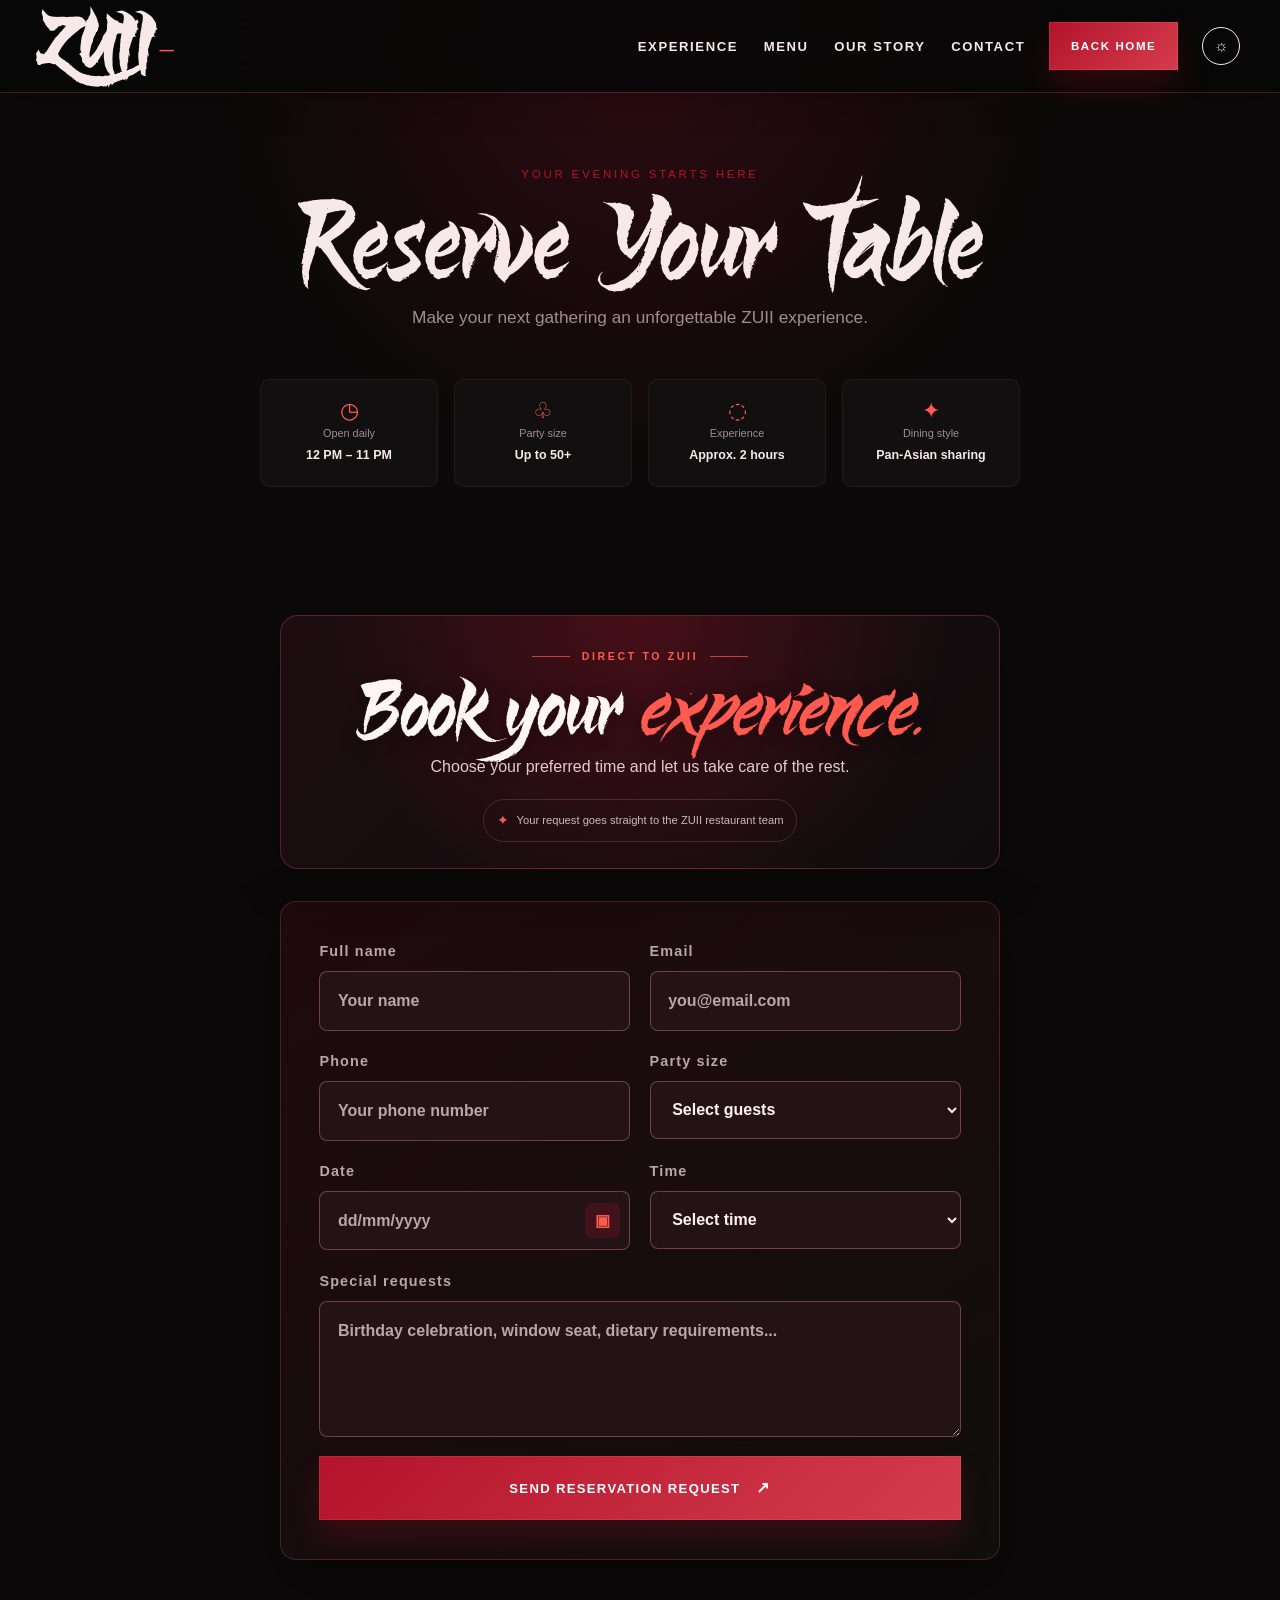
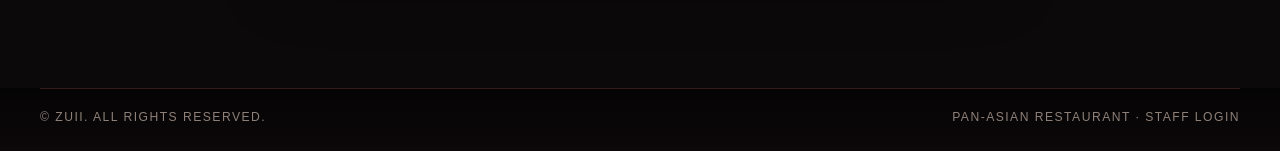
==== commit 5340af4a: "staff reservation side server" ====
--- a/pages/reservations.html
+++ b/pages/reservations.html
@@ -71,7 +71,7 @@
   </main>
 
   <footer class="site-footer">
-    <div class="container footer-bottom"><span>© ZUII. All rights reserved.</span><span>Pan-Asian restaurant</span></div>
+    <div class="container footer-bottom"><span>© ZUII. All rights reserved.</span><span>Pan-Asian restaurant · <a href="staff.html">Staff login</a></span></div>
   </footer>
   <script src="../js/main.js"></script>
 </body>
--- a/styles/main.css
+++ b/styles/main.css
@@ -1524,6 +1524,190 @@
   color: var(--ink);
 }
 
+.staff-page {
+  min-height: 100vh;
+  background: var(--bg);
+}
+
+.staff-main {
+  min-height: calc(100vh - 90px);
+  padding: 10rem 0 6rem;
+}
+
+.staff-panel {
+  max-width: 1180px;
+}
+
+.staff-heading {
+  max-width: 620px;
+  margin-bottom: 2.5rem;
+}
+
+.staff-heading h1 {
+  margin: .5rem 0 .75rem;
+  font-family: var(--display);
+  font-size: clamp(3.5rem, 8vw, 6.5rem);
+  font-weight: 400;
+  line-height: .9;
+}
+
+.staff-heading p {
+  color: var(--ink-soft);
+}
+
+.staff-login-form {
+  display: grid;
+  grid-template-columns: repeat(2, minmax(0, 1fr));
+  gap: 1.25rem;
+  max-width: 720px;
+  padding: 2rem;
+  border: 1px solid var(--line);
+  background: var(--surface);
+  box-shadow: var(--shadow);
+}
+
+.staff-login-form label {
+  display: grid;
+  gap: .45rem;
+}
+
+.staff-login-form label span {
+  color: var(--ink-soft);
+  font-size: .75rem;
+  letter-spacing: .12em;
+  text-transform: uppercase;
+}
+
+.staff-login-form input {
+  width: 100%;
+  padding: .9rem 1rem;
+  border: 1px solid var(--line);
+  background: transparent;
+  color: var(--ink);
+  font: inherit;
+}
+
+.staff-login-form input:focus {
+  outline: 2px solid var(--accent);
+  outline-offset: 2px;
+}
+
+.staff-login-form .button {
+  justify-self: start;
+}
+
+.staff-status {
+  min-height: 1.5em;
+  margin: .25rem 0 0;
+  color: var(--accent);
+}
+
+.staff-dashboard[hidden],
+.staff-login-form[hidden] {
+  display: none;
+}
+
+.staff-dashboard {
+  margin-top: 4rem;
+}
+
+.staff-dashboard-head {
+  display: flex;
+  align-items: end;
+  justify-content: space-between;
+  gap: 2rem;
+  margin-bottom: 1rem;
+}
+
+.staff-dashboard-head h2 {
+  margin-top: .5rem;
+  font-family: var(--display);
+  font-size: clamp(2.5rem, 5vw, 4.5rem);
+  font-weight: 400;
+  line-height: .95;
+}
+
+.staff-dashboard-actions {
+  display: flex;
+  gap: .75rem;
+}
+
+.button-outline {
+  border: 1px solid var(--line);
+  background: transparent;
+  color: var(--ink);
+}
+
+.reservation-table-wrap {
+  overflow-x: auto;
+  border: 1px solid var(--line);
+  background: var(--surface);
+}
+
+.reservation-table {
+  width: 100%;
+  min-width: 850px;
+  border-collapse: collapse;
+  text-align: left;
+}
+
+.reservation-table th,
+.reservation-table td {
+  padding: 1rem 1.15rem;
+  border-bottom: 1px solid var(--line);
+  vertical-align: top;
+}
+
+.reservation-table th {
+  color: var(--ink-soft);
+  font-size: .7rem;
+  letter-spacing: .12em;
+  text-transform: uppercase;
+}
+
+.reservation-table tbody tr:last-child td {
+  border-bottom: 0;
+}
+
+.reservation-table td small {
+  display: block;
+  margin-top: .35rem;
+  color: var(--ink-soft);
+}
+
+.reservation-table td a {
+  color: var(--accent);
+}
+
+.reservation-table .empty-state {
+  padding: 3rem;
+  color: var(--ink-soft);
+  text-align: center;
+}
+
+.muted {
+  color: var(--ink-soft);
+}
+
+@media (max-width: 700px) {
+  .staff-main {
+    padding-top: 8rem;
+  }
+
+  .staff-login-form {
+    grid-template-columns: 1fr;
+  }
+
+  .staff-dashboard-head {
+    align-items: start;
+    flex-direction: column;
+  }
+
+  .staff-dashboard-actions {
+    width: 100%;
+  }
+}
+
 [data-theme="light"] .site-footer {
   background: #1b1012;
   color: #fff4f2;
@@ -1531,12 +1715,12 @@
 
 @media (max-width: 760px) {
   :root {
-    --container: calc(100% - 2rem);
+    --container: calc(100% - 1.5rem);
   }
 
   .site-header {
     gap: .55rem;
-    padding: 0 1rem;
+    padding: 0 .75rem;
   }
 
   .site-header .brand {
@@ -1554,8 +1738,8 @@
   }
 
   .site-header > .theme-toggle {
-    width: 34px;
-    height: 34px;
+    width: 40px;
+    height: 40px;
   }
 
   .mobile-menu {
@@ -1578,23 +1762,31 @@
   }
 
   .mobile-menu nav {
+    width: min(100% - 2rem, 360px);
     display: flex;
     flex-direction: column;
     align-items: center;
-    gap: 1.5rem;
+    gap: 1.15rem;
   }
 
   .mobile-menu nav a:not(.button) {
     font-family: var(--serif);
-    font-size: 2.6rem;
+    font-size: clamp(2rem, 9vw, 2.6rem);
+    line-height: 1;
+    padding: .35rem;
   }
 
   .hero {
-    min-height: 680px;
+    min-height: 100svh;
+    padding-top: 5rem;
+    padding-bottom: 3rem;
   }
 
   .hero-title {
-    font-size: clamp(3.4rem, 15vw, 5rem);
+    max-width: 100%;
+    margin-bottom: 1.5rem;
+    font-size: clamp(3rem, 14vw, 4.8rem);
+    line-height: 1.02;
   }
 
   .hero-subtitle {
@@ -1611,7 +1803,7 @@
   .story-grid,
   .location-grid {
     grid-template-columns: 1fr;
-    gap: 3rem;
+    gap: 2rem;
   }
 
   .intro-copy {
@@ -1619,11 +1811,30 @@
   }
 
   .intro-media {
-    padding-left: 1.2rem;
+    padding-left: 0;
   }
 
   .image-caption {
     left: 1rem;
+    right: 1rem;
+    max-width: calc(100% - 2rem);
+    padding: .8rem 1rem;
+    font-size: 1rem;
+  }
+
+  .section {
+    padding: 4rem 0;
+  }
+
+  .display,
+  .editorial-title {
+    font-size: clamp(2.5rem, 12vw, 4rem);
+    line-height: .98;
+  }
+
+  .lead {
+    font-size: 1rem;
+    line-height: 1.55;
   }
 
   .section-head {
@@ -1634,15 +1845,12 @@
   .dish-grid {
     width: 100vw;
     gap: .9rem;
-    padding-right: 1.5rem;
+    padding: .4rem .75rem 1rem;
   }
 
   .dish-card {
-    flex-basis: 78vw;
-  }
-
-  .dish-card {
-    min-height: 400px;
+    flex-basis: min(82vw, 330px);
+    min-height: 390px;
   }
 
   .dish-card:hover {
@@ -1654,7 +1862,7 @@
   }
 
   .journey-image {
-    min-height: 460px;
+    min-height: min(110vw, 440px);
   }
 
   .journey-label {
@@ -1667,7 +1875,7 @@
   }
 
   .space-image {
-    height: 600px;
+    height: min(125vw, 520px);
   }
 
   .space-details {
@@ -1681,7 +1889,11 @@
   }
 
   .detail-copy {
-    padding: 1rem 0;
+    padding: 0;
+  }
+
+  .detail-copy p {
+    font-size: 1rem;
   }
 
   .story-copy {
@@ -1697,6 +1909,34 @@
     transform: none;
   }
 
+  .testimonial-card,
+  .testimonial-card.testimonial-feature {
+    min-height: 0;
+    padding: 1.5rem;
+  }
+
+  .testimonial-card blockquote {
+    margin: 1.25rem 0 1.5rem;
+    font-size: 1rem;
+  }
+
+  .reserve {
+    padding: 4rem 1rem;
+  }
+
+  .reserve .display {
+    font-size: clamp(3.5rem, 18vw, 6rem);
+  }
+
+  .reserve p {
+    margin: 1rem auto 1.5rem;
+    font-size: .95rem;
+  }
+
+  .reserve .button {
+    min-height: 52px;
+  }
+
   .gallery-grid {
     grid-template-columns: 1fr 1fr;
     grid-template-rows: 180px 180px 180px;
@@ -1716,6 +1956,7 @@
 
   .footer-grid {
     grid-template-columns: 1fr 1fr;
+    gap: 1.25rem;
   }
 
   .footer-grid .brand {
@@ -1734,6 +1975,7 @@
   .location-actions {
     align-items: flex-start;
     flex-direction: column;
+    gap: 1rem;
   }
 
   .reservation-hero {
@@ -1781,6 +2023,24 @@
   .reservation-form label,
   .reservation-form label span {
     font-size: .86rem;
+  }
+
+  .date-picker-control {
+    min-height: 54px;
+  }
+
+  .date-picker-control .native-date-picker {
+    inset: 0;
+    z-index: 2;
+    width: 100% !important;
+    height: 100% !important;
+    opacity: .01;
+    pointer-events: auto;
+    cursor: pointer;
+  }
+
+  .date-picker-control .calendar-button {
+    z-index: 3;
   }
 
   .menu-tabs {
